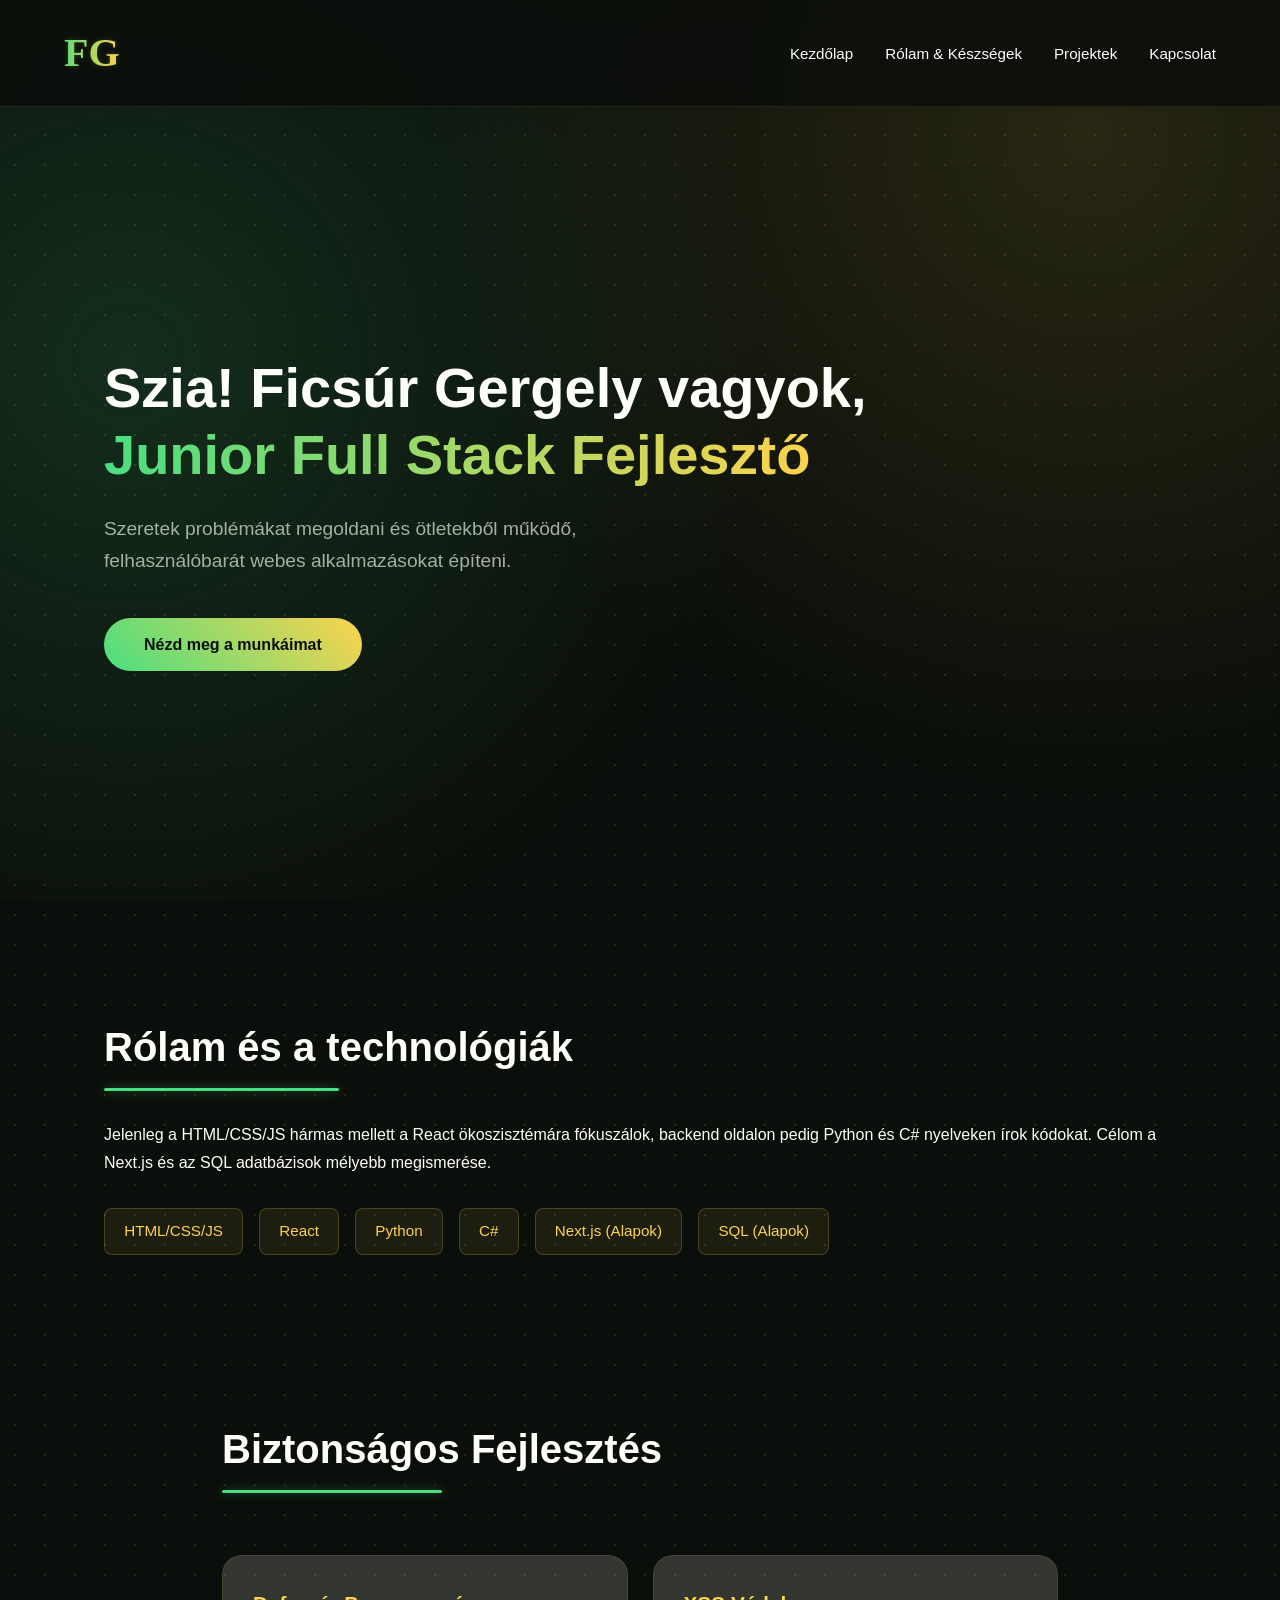
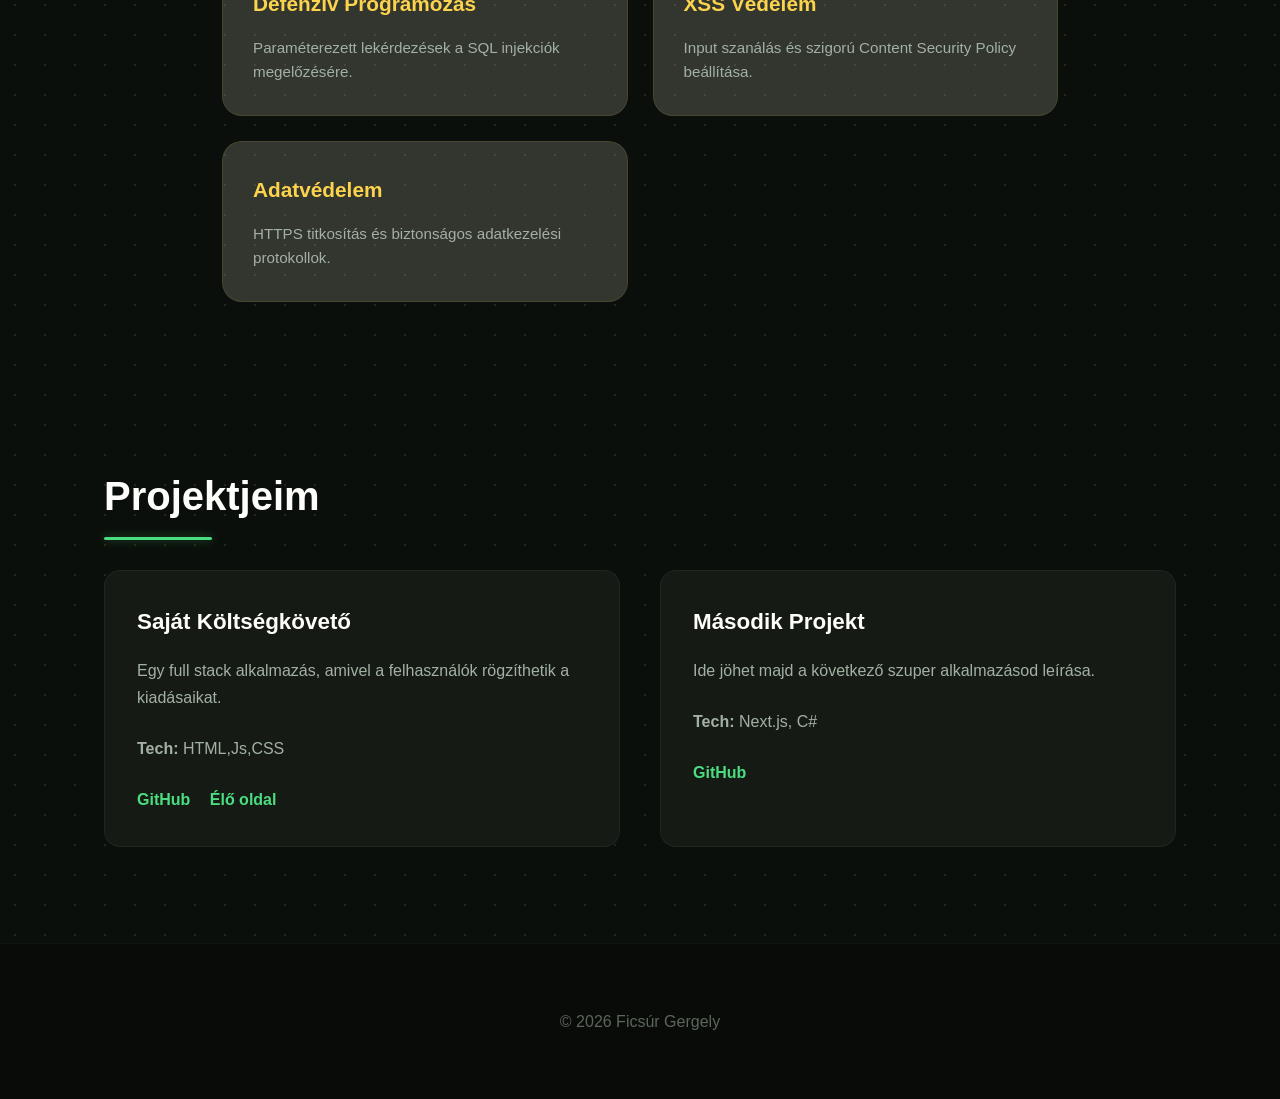
==== index.html @ a1c85a9a "index.html modified" ====
<!DOCTYPE html>
<html lang="hu">
<head>
    <meta charset="UTF-8">
    <meta name="viewport" content="width=device-width, initial-scale=1.0">
    <meta http-equiv="Content-Security-Policy" content="default-src 'self'; script-src 'self'; style-src 'self' 'unsafe-inline' https://fonts.googleapis.com; font-src 'self' https://fonts.gstatic.com;">
    <title>Ficsúr Gergely | Junior Full Stack Fejlesztő</title>
    <link rel="stylesheet" href="style.css">
    <script src="script.js"></script>
</head>
<body>

    <header>
     <div class="logo-text-wrapper">
    <span class="logo-script">FG</span>
</div>
        <nav>
            <ul class="nav-links">
                <li><a href="#hero">Kezdőlap</a></li>
                <li><a href="#about">Rólam & Készségek</a></li>
                <li><a href="#projects">Projektek</a></li>
                <li><a href="contact.html">Kapcsolat</a></li>
            </ul>
        </nav>
    </header>

    <main>
        <section id="hero">
            <h1>Szia! Ficsúr Gergely vagyok, <br> <span>Junior Full Stack Fejlesztő</span></h1>
            <p>Szeretek problémákat megoldani és ötletekből működő, felhasználóbarát webes alkalmazásokat építeni.</p>
            <a href="#projects" class="btn">Nézd meg a munkáimat</a>
        </section>

        <section id="about">
            <h2>Rólam és a technológiák</h2>
            <p>Jelenleg a HTML/CSS/JS hármas mellett a React ökoszisztémára fókuszálok, backend oldalon pedig Python és C# nyelveken írok kódokat. Célom a Next.js és az SQL adatbázisok mélyebb megismerése.</p>
            
            <div class="skills">
                <span class="skill-tag">HTML/CSS/JS</span>
                <span class="skill-tag">React</span>
                <span class="skill-tag">Python</span>
                <span class="skill-tag">C#</span>
                <span class="skill-tag">Next.js (Alapok)</span>
                <span class="skill-tag">SQL (Alapok)</span>
            </div>
        </section>


     <section id="security-philosophy">
    <h2>Biztonságos Fejlesztés</h2>
    <div class="security-list">
        <div class="security-item">
            <h3>Defenzív Programozás</h3>
            <p>Paraméterezett lekérdezések a SQL injekciók megelőzésére.</p>
        </div>
        <div class="security-item">
            <h3>XSS Védelem</h3>
            <p>Input szanálás és szigorú Content Security Policy beállítása.</p>
        </div>
        <div class="security-item">
            <h3>Adatvédelem</h3>
            <p>HTTPS titkosítás és biztonságos adatkezelési protokollok.</p>
        </div>
    </div>
</section>

        <section id="projects">
            <h2>Projektjeim</h2>
            <div class="project-grid">
                <div class="card">
                    <h3>Saját Költségkövető</h3>
                    <p>Egy full stack alkalmazás, amivel a felhasználók rögzíthetik a kiadásaikat.</p>
                    <p><strong>Tech:</strong> HTML,Js,CSS</p>
                    <a href="#">GitHub</a>
                    <a href="#">Élő oldal</a>
                </div>
                
                <div class="card">
                    <h3>Második Projekt</h3>
                    <p>Ide jöhet majd a következő szuper alkalmazásod leírása.</p>
                    <p><strong>Tech:</strong> Next.js, C#</p>
                    <a href="#">GitHub</a>
                </div>
            </div>
        </section>
    </main>

    <footer id="contact">
        
        <p class="copyright">&copy; 2026 Ficsúr Gergely</p>
    </footer>

</body>
</html>
---- style.css ----
@import url('https://fonts.googleapis.com/css2?family=Poppins:wght@300;400;600;700&display=swap');
@import url('https://fonts.googleapis.com/css2?family=Dancing+Script:wght@700&display=swap');

:root {
    /* Új, Erőteljesebb Zöld-Arany Paletta */
    --bg-color: #0b0f0b; /* Nagyon mély, kontrasztos sötétzöldes-fekete */
    --text-main: #fdfdf9; /* Ragyogó törtfehér */
    --text-muted: #a3b1a2; /* Világosabb szürkés-zöld a jobb olvashatóságért */
    --accent-1: #4ade80; /* Vibráló, erős mentazöld */
    --accent-2: #fcd34d; /* Erőteljes, ragyogó arany-bézs */
    --card-bg: #151a15;
}

* {
    margin: 0;
    padding: 0;
    box-sizing: border-box;
    font-family: 'Poppins', sans-serif;
    scroll-behavior: smooth;
}

body {
    background-color: var(--bg-color);
    color: var(--text-main);
    line-height: 1.7;
    overflow-x: hidden;
    position: relative;
    
    /* Erőteljesebb pöttyös minta */
    background-image: radial-gradient(rgba(252, 211, 77, 0.12) 1px, transparent 1px);
    background-size: 30px 30px;
}

/* Erőteljesebb háttérfények (Glow) */
body::before {
    content: '';
    position: fixed;
    top: 0;
    left: 0;
    width: 100vw;
    height: 100vh;
    background: 
        radial-gradient(circle at 10% 40%, rgba(74, 222, 128, 0.15), transparent 50%),
        radial-gradient(circle at 85% 15%, rgba(252, 211, 77, 0.12), transparent 50%);
    z-index: -1; 
    pointer-events: none; 
}

/* Navigáció */
header {
    display: flex;
    justify-content: space-between;
    align-items: center;
    padding: 1.2rem 5%;
    background: rgba(11, 15, 11, 0.85);
    backdrop-filter: blur(12px);
    -webkit-backdrop-filter: blur(12px);
    position: sticky;
    top: 0;
    z-index: 100;
    border-bottom: 1px solid rgba(252, 211, 77, 0.1); 
}

.logo-text-wrapper {
    display: flex;
    align-items: center;
}

.logo-script {
    font-family: 'Dancing Script', cursive; 
    font-size: 2.5rem;
    font-weight: 700;
    background: linear-gradient(to right, #4ade80, #fcd34d);
    -webkit-background-clip: text;
    -webkit-text-fill-color: transparent;
    text-shadow: 0 0 5px rgba(252, 211, 77, 0.2);
    cursor: pointer;
    transition: transform 0.3s ease;
}

.logo-script:hover {
    transform: scale(1.1);
}
.nav-links {
    list-style: none;
    display: flex;
    gap: 2rem;
}

.nav-links a {
    text-decoration: none;
    color: var(--text-main);
    font-weight: 400;
    font-size: 0.95rem;
    transition: color 0.3s, text-shadow 0.3s;
}

/* Vibráló zöld ragyogás */
.nav-links a:hover {
    color: var(--accent-1);
    text-shadow: 0 0 12px rgba(74, 222, 128, 0.6);
}

/* Általános Szekciók */
section {
    padding: 6rem 5%;
    max-width: 1200px;
    margin: 0 auto;
}

h2 {
    font-size: 2.5rem;
    margin-bottom: 2.5rem;
    position: relative;
    display: inline-block;
}

h2::after {
    content: '';
    position: absolute;
    width: 50%;
    height: 3px;
    background: var(--accent-1);
    bottom: -10px;
    left: 0;
    border-radius: 2px;
    box-shadow: 0 0 10px rgba(74, 222, 128, 0.4); /* Fény a vonalnak */
}

/* Hero Szekció */
#hero {
    height: 90vh;
    display: flex;
    flex-direction: column;
    justify-content: center;
    align-items: flex-start;
}

#hero h1 {
    font-size: 3.5rem;
    line-height: 1.2;
    margin-bottom: 1.5rem;
}

#hero h1 span {
    background: linear-gradient(to right, var(--accent-1), var(--accent-2));
    -webkit-background-clip: text;
    background-clip: text;
    -webkit-text-fill-color: transparent;
}

#hero p {
    font-size: 1.2rem;
    color: var(--text-muted);
    max-width: 600px;
    margin-bottom: 2.5rem;
}

.btn {
    padding: 0.8rem 2.5rem;
    background: linear-gradient(45deg, var(--accent-1), var(--accent-2));
    color: #0b0f0b; 
    text-decoration: none;
    border-radius: 30px;
    font-weight: 700;
    transition: transform 0.3s, box-shadow 0.3s;
    border: none;
    display: inline-block;
}

/* Erős arany-bézs árnyék a gombnak */
.btn:hover {
    transform: translateY(-3px);
    box-shadow: 0 10px 25px rgba(252, 211, 77, 0.4);
}

/* Készségek */
.skills {
    display: flex;
    flex-wrap: wrap;
    gap: 1rem;
    margin-top: 2rem;
}

.skill-tag {
    background: rgba(252, 211, 77, 0.08);
    border: 1px solid rgba(252, 211, 77, 0.2);
    padding: 0.6rem 1.2rem;
    border-radius: 8px;
    font-size: 0.95rem;
    color: var(--accent-2);
    transition: all 0.3s;
}

.skill-tag:hover {
    background: rgba(74, 222, 128, 0.15);
    border-color: var(--accent-1);
    color: var(--accent-1);
    transform: translateY(-3px);
    box-shadow: 0 5px 15px rgba(74, 222, 128, 0.2);
}

/* Projektek rács */
.project-grid {
    display: grid;
    grid-template-columns: repeat(auto-fit, minmax(320px, 1fr));
    gap: 2.5rem;
}

.card {
    background: var(--card-bg);
    padding: 2rem;
    border-radius: 16px;
    border: 1px solid rgba(255, 255, 255, 0.05);
    transition: transform 0.4s, box-shadow 0.4s, border-color 0.4s;
    position: relative;
    overflow: hidden;
}

.card::before {
    content: '';
    position: absolute;
    top: 0;
    left: 0;
    width: 100%;
    height: 4px;
    background: linear-gradient(to right, var(--accent-1), var(--accent-2));
    transform: scaleX(0);
    transform-origin: left;
    transition: transform 0.4s ease;
}

.card:hover {
    transform: translateY(-10px);
    box-shadow: 0 20px 40px rgba(0, 0, 0, 0.6);
    border-color: rgba(74, 222, 128, 0.2);
}

.card:hover::before {
    transform: scaleX(1);
}

.card h3 {
    margin-bottom: 1rem;
    font-size: 1.4rem;
}

.card p {
    color: var(--text-muted);
    margin-bottom: 1.5rem;
}

.card a {
    color: var(--accent-1);
    text-decoration: none;
    font-weight: 600;
    margin-right: 15px;
    transition: color 0.3s, text-shadow 0.3s;
}

.card a:hover {
    color: var(--accent-2);
    text-shadow: 0 0 8px rgba(252, 211, 77, 0.4);
}

/* Footer */
footer {
    background: #080b08; 
    text-align: center;
    padding: 4rem 2rem;
    border-top: 1px solid rgba(255, 255, 255, 0.03);
}

.social-links {
    margin: 2rem 0;
}

.social-links a {
    color: var(--text-muted);
    text-decoration: none;
    margin: 0 1rem;
    font-size: 1.2rem;
    transition: color 0.3s;
}

.social-links a:hover {
    color: var(--accent-2);
}

.copyright {
    color: #5c665a;
}

/* --- CONTACT OLDAL SPECIFIKUS STÍLUSOK --- */
.contact-grid {
    display: grid;
    grid-template-columns: repeat(auto-fit, minmax(320px, 1fr));
    gap: 3rem;
}

.service-list {
    list-style: none;
    margin-top: 1.5rem;
}

.service-list li {
    margin-bottom: 1.2rem;
    position: relative;
    padding-left: 2rem;
    color: var(--text-muted);
}

.service-list li strong {
    color: var(--text-main);
}

.service-list li::before {
    content: '✓';
    position: absolute;
    left: 0;
    top: 0;
    color: var(--accent-1);
    font-weight: bold;
    font-size: 1.1rem;
    text-shadow: 0 0 5px rgba(74, 222, 128, 0.5); /* A pipák is világítanak picit */
}

.contact-links-vertical {
    display: flex;
    flex-direction: column;
    gap: 1rem;
}

.contact-btn {
    display: flex;
    align-items: center;
    gap: 1rem;
    background: rgba(255, 255, 255, 0.03);
    padding: 1rem 1.5rem;
    border-radius: 10px;
    border: 1px solid rgba(252, 211, 77, 0.15);
    color: var(--text-main) !important;
    font-weight: 400 !important;
    transition: all 0.3s;
}

.contact-btn:hover {
    background: rgba(74, 222, 128, 0.1);
    border-color: var(--accent-1);
    transform: translateX(10px); 
    box-shadow: -5px 5px 15px rgba(74, 222, 128, 0.15);
}

.contact-btn span {
    font-size: 1.5rem;
}



#security-philosophy {
    padding: 4rem 2rem;
    max-width: 900px;
    margin: 0 auto;
}

.security-list {
    display: grid;
    grid-template-columns: repeat(auto-fit, minmax(280px, 1fr));
    gap: 25px;
    margin-top: 2rem;
}

.security-item {
    /* A bézs egy nagyon tompa, sötétített verziója, ami passzol a sötét témához */
    background: rgba(170, 170, 153, 0.25); 
    color: var(--text-muted); 
    padding: 30px;
    border-radius: 20px;
    /* Finom, alig látható keret, ami passzol az arany ékezetedhez */
    border: 1px solid rgba(252, 211, 77, 0.1); 
    transition: all 0.4s ease;
}

.security-item:hover {
    background: rgba(245, 245, 220, 0.08);
    border-color: rgba(252, 211, 77, 0.3);
    transform: translateY(-5px);
}

.security-item h3 {
    /* Az arany ékezetedet használjuk a címhez */
    color: var(--accent-2); 
    margin-bottom: 15px;
    font-size: 1.3rem;
}

.security-item p {
    color: var(--text-muted);
    line-height: 1.6;
    font-size: 0.95rem;
}
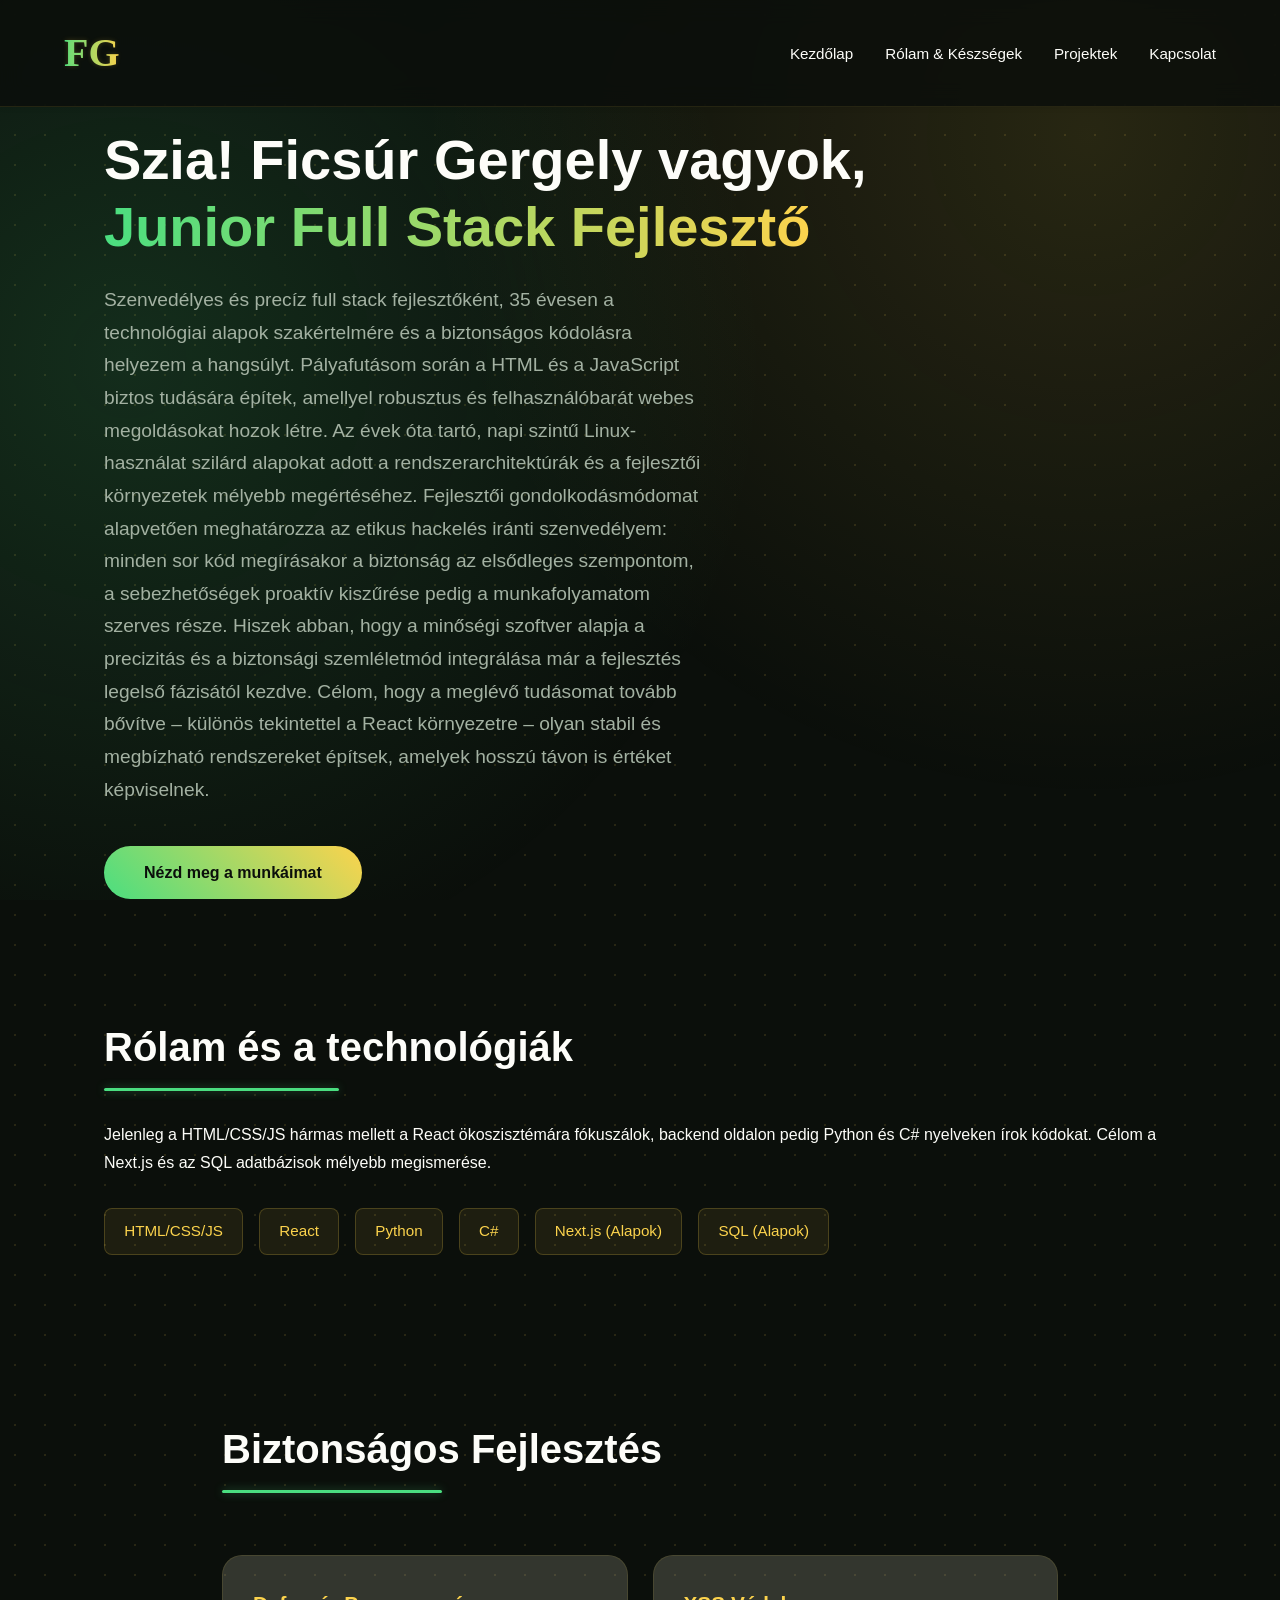
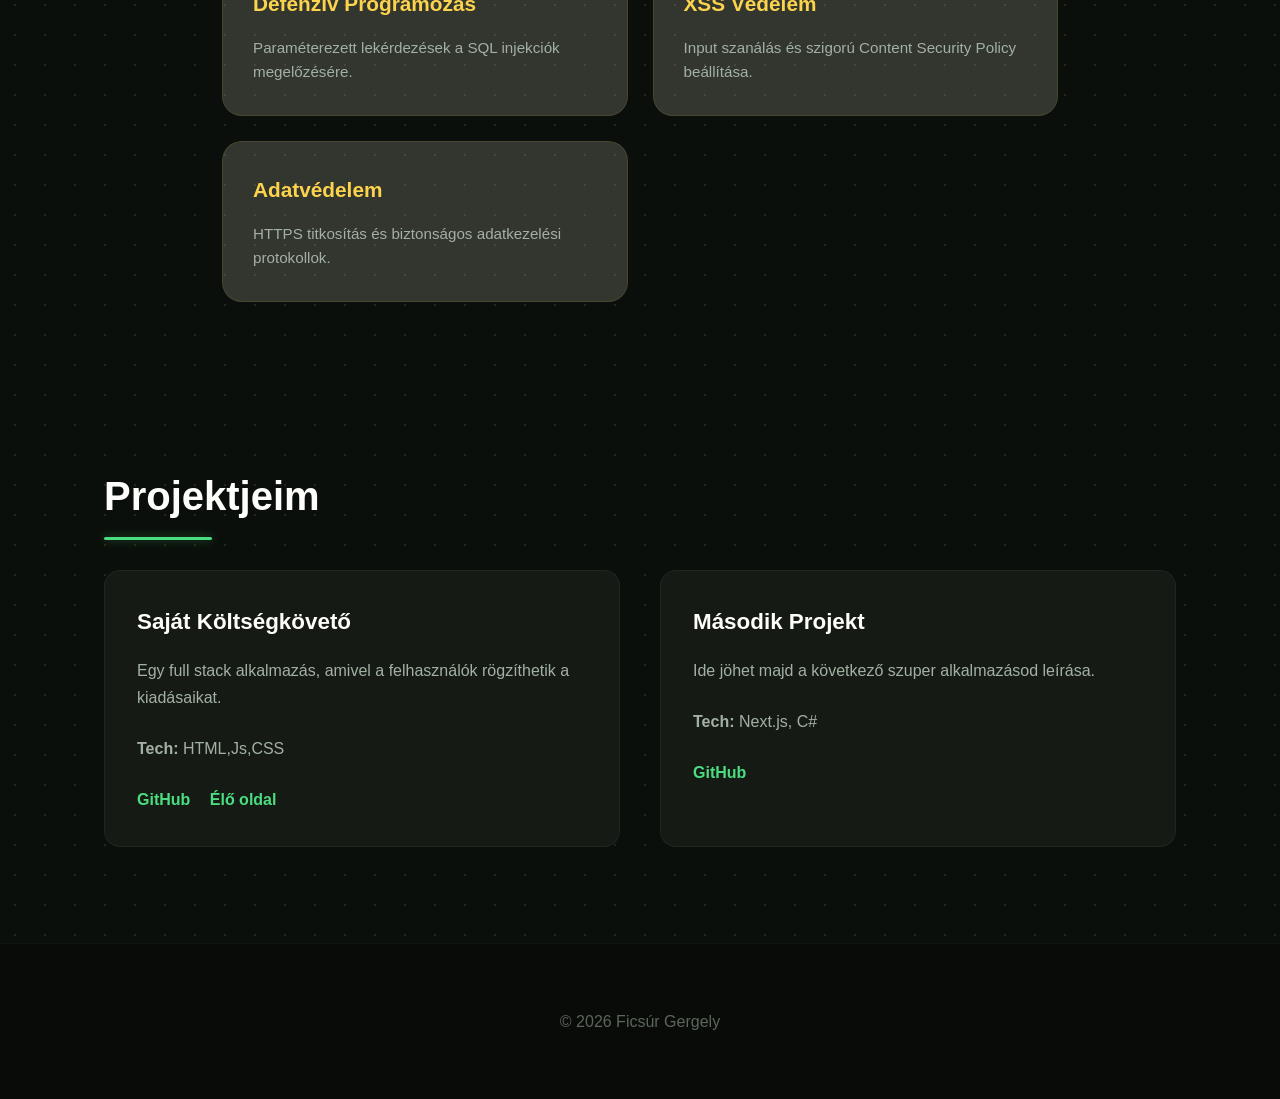
==== commit 92b17df2: "index page introduction modified" ====
--- a/index.html
+++ b/index.html
@@ -27,7 +27,9 @@
     <main>
         <section id="hero">
             <h1>Szia! Ficsúr Gergely vagyok, <br> <span>Junior Full Stack Fejlesztő</span></h1>
-            <p>Szeretek problémákat megoldani és ötletekből működő, felhasználóbarát webes alkalmazásokat építeni.</p>
+            <p>Szenvedélyes és precíz full stack fejlesztőként, 35 évesen a technológiai alapok szakértelmére és a biztonságos kódolásra helyezem a hangsúlyt. Pályafutásom során a HTML és a JavaScript biztos tudására építek, amellyel robusztus és felhasználóbarát webes megoldásokat hozok létre. Az évek óta tartó, napi szintű Linux-használat szilárd alapokat adott a rendszerarchitektúrák és a fejlesztői környezetek mélyebb megértéséhez.
+
+Fejlesztői gondolkodásmódomat alapvetően meghatározza az etikus hackelés iránti szenvedélyem: minden sor kód megírásakor a biztonság az elsődleges szempontom, a sebezhetőségek proaktív kiszűrése pedig a munkafolyamatom szerves része. Hiszek abban, hogy a minőségi szoftver alapja a precizitás és a biztonsági szemléletmód integrálása már a fejlesztés legelső fázisától kezdve. Célom, hogy a meglévő tudásomat tovább bővítve – különös tekintettel a React környezetre – olyan stabil és megbízható rendszereket építsek, amelyek hosszú távon is értéket képviselnek.</p>
             <a href="#projects" class="btn">Nézd meg a munkáimat</a>
         </section>
 
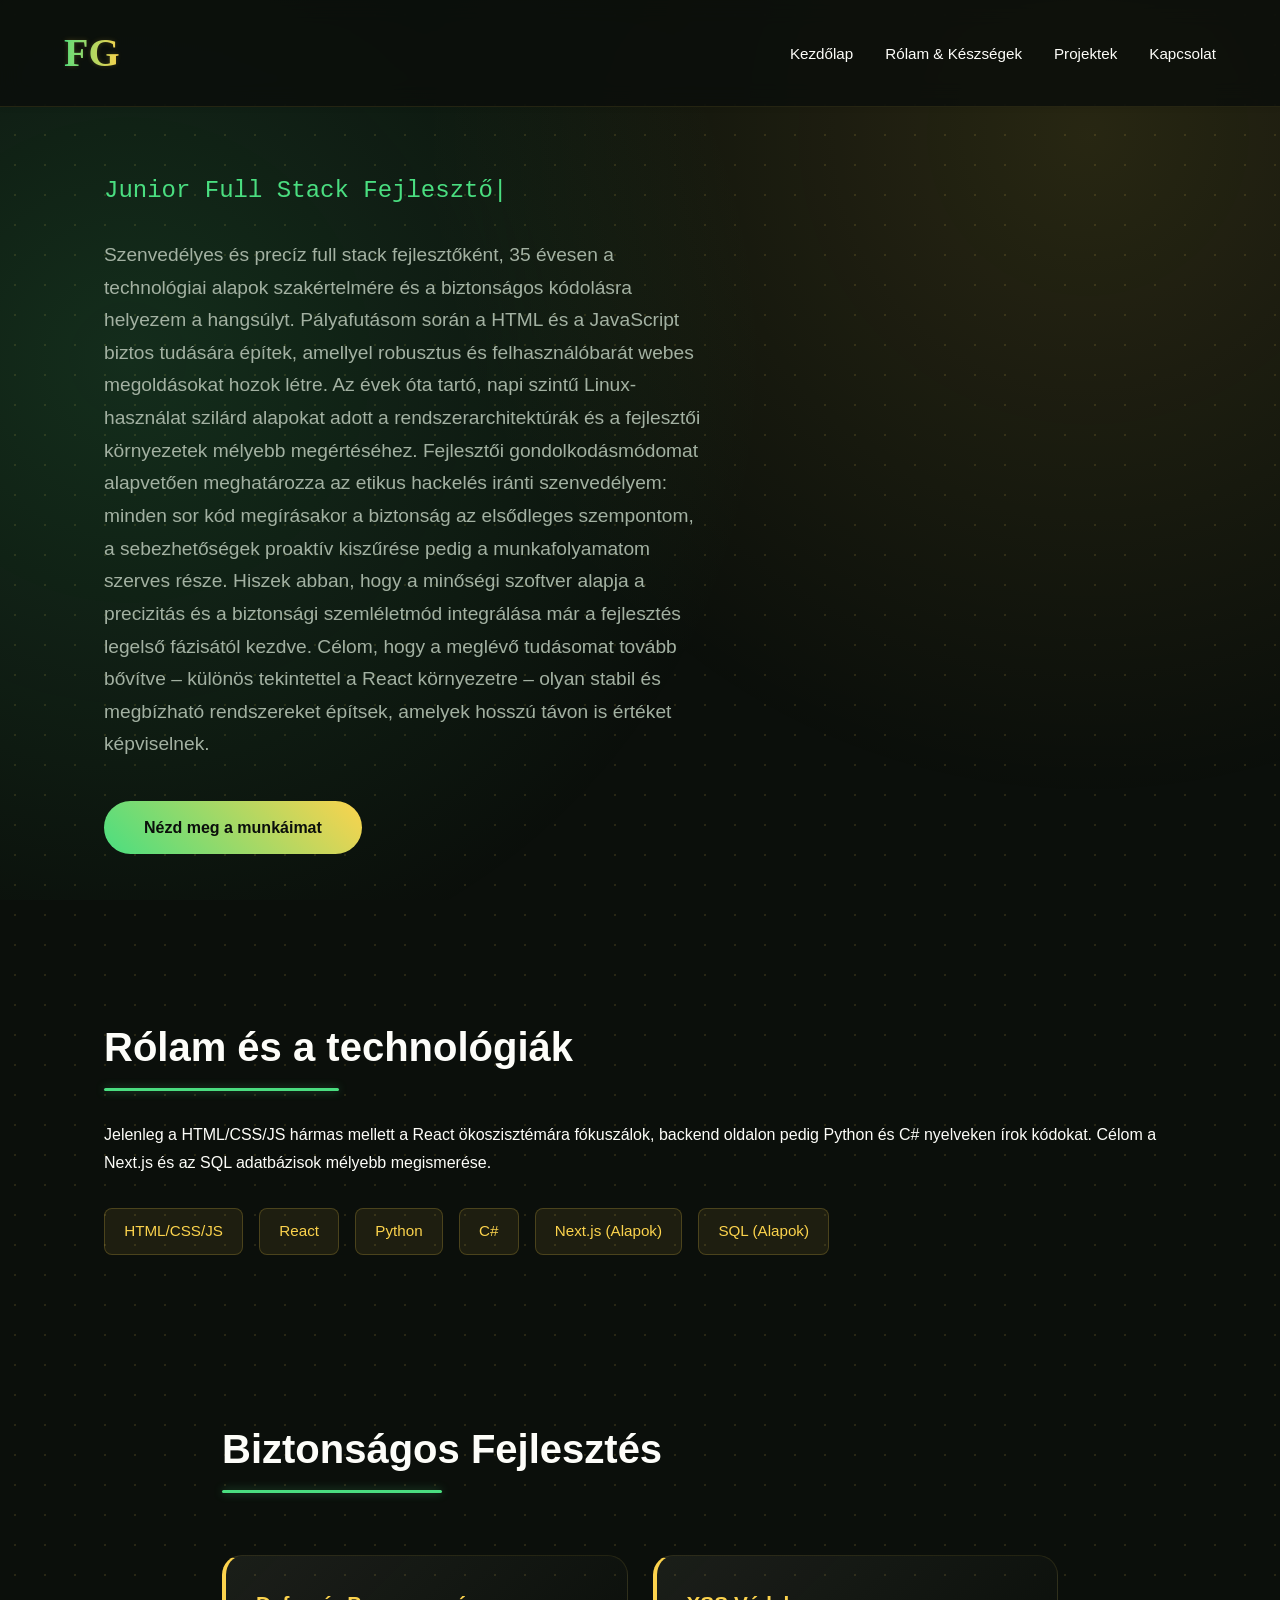
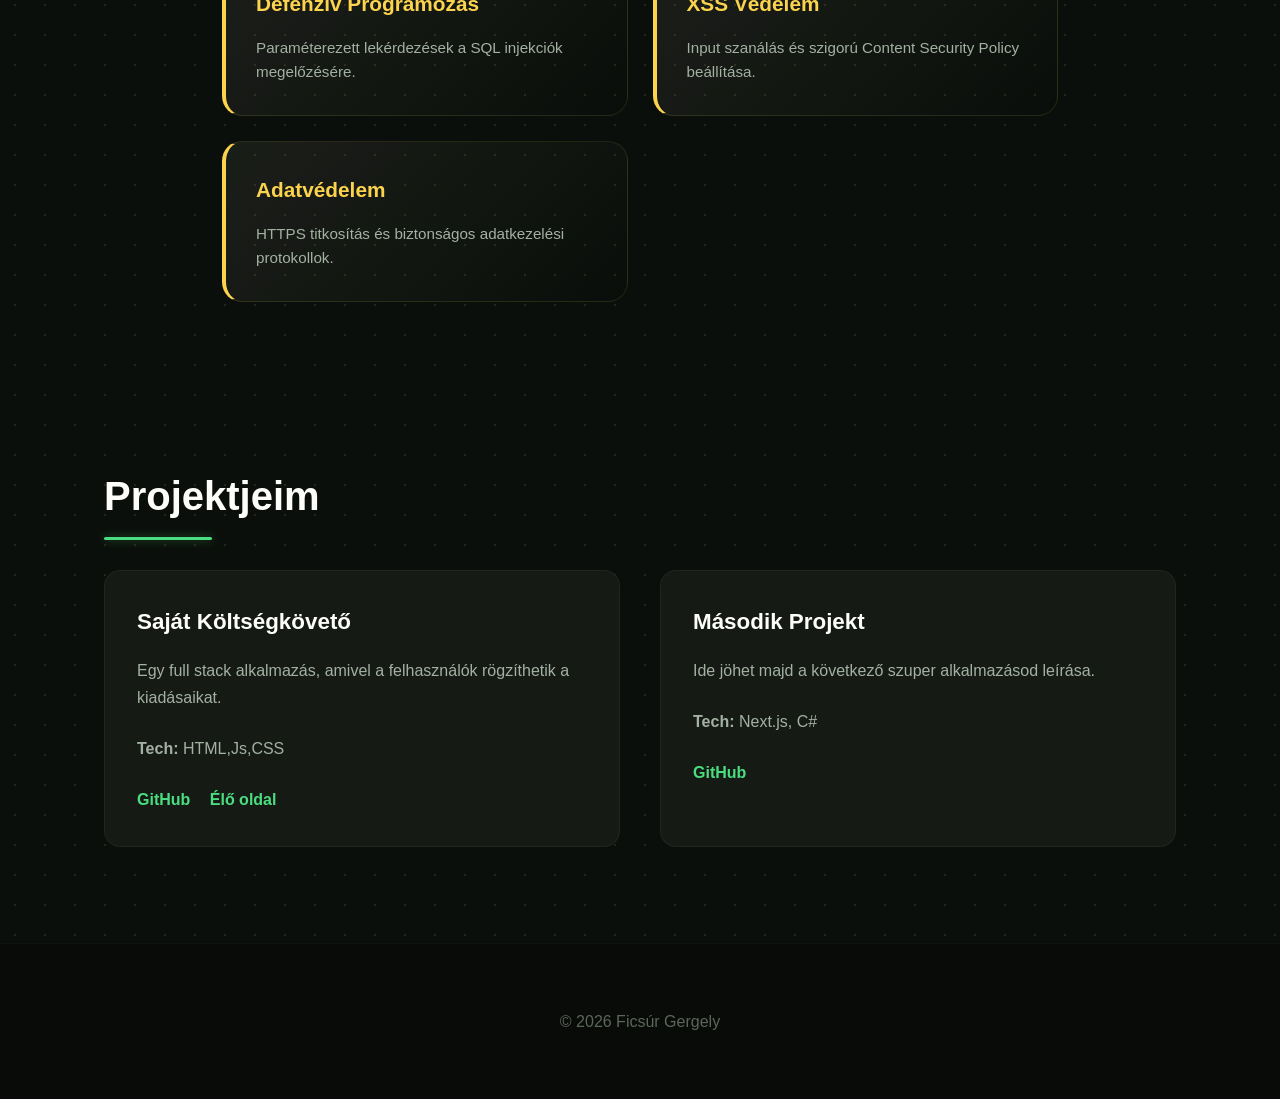
==== commit b06deff3: "style modified" ====
--- a/index.html
+++ b/index.html
@@ -26,7 +26,7 @@
 
     <main>
         <section id="hero">
-            <h1>Szia! Ficsúr Gergely vagyok, <br> <span>Junior Full Stack Fejlesztő</span></h1>
+            <div class="typing-container" id="typewriter">Junior Full Stack Fejlesztő</div>
             <p>Szenvedélyes és precíz full stack fejlesztőként, 35 évesen a technológiai alapok szakértelmére és a biztonságos kódolásra helyezem a hangsúlyt. Pályafutásom során a HTML és a JavaScript biztos tudására építek, amellyel robusztus és felhasználóbarát webes megoldásokat hozok létre. Az évek óta tartó, napi szintű Linux-használat szilárd alapokat adott a rendszerarchitektúrák és a fejlesztői környezetek mélyebb megértéséhez.
 
 Fejlesztői gondolkodásmódomat alapvetően meghatározza az etikus hackelés iránti szenvedélyem: minden sor kód megírásakor a biztonság az elsődleges szempontom, a sebezhetőségek proaktív kiszűrése pedig a munkafolyamatom szerves része. Hiszek abban, hogy a minőségi szoftver alapja a precizitás és a biztonsági szemléletmód integrálása már a fejlesztés legelső fázisától kezdve. Célom, hogy a meglévő tudásomat tovább bővítve – különös tekintettel a React környezetre – olyan stabil és megbízható rendszereket építsek, amelyek hosszú távon is értéket képviselnek.</p>
--- a/style.css
+++ b/style.css
@@ -398,4 +398,36 @@
     color: var(--text-muted);
     line-height: 1.6;
     font-size: 0.95rem;
+}
+
+.typing-container {
+    font-family: 'Courier New', monospace;
+    color: var(--accent-1);
+    font-size: 1.5rem;
+    min-height: 1.5em;
+    margin-bottom: 2rem;
+}
+
+.typing-container::after {
+    content: '|';
+    animation: blink 1s infinite;
+}
+
+@keyframes blink { 50% { opacity: 0; } }
+
+.card:hover h3 {
+    animation: glitch 0.3s linear;
+}
+
+@keyframes glitch {
+    0% { transform: translate(0); }
+    20% { transform: translate(-2px, 2px); color: var(--accent-1); }
+    40% { transform: translate(-2px, -2px); }
+    60% { transform: translate(2px, 2px); color: var(--accent-2); }
+    100% { transform: translate(0); }
+}
+
+.security-item {
+    border-left: 4px solid var(--accent-2); /* Egy vékony arany vonal, mint a biztonsági szint jelzése */
+    background: linear-gradient(135deg, rgba(170, 170, 153, 0.1), transparent);
 }
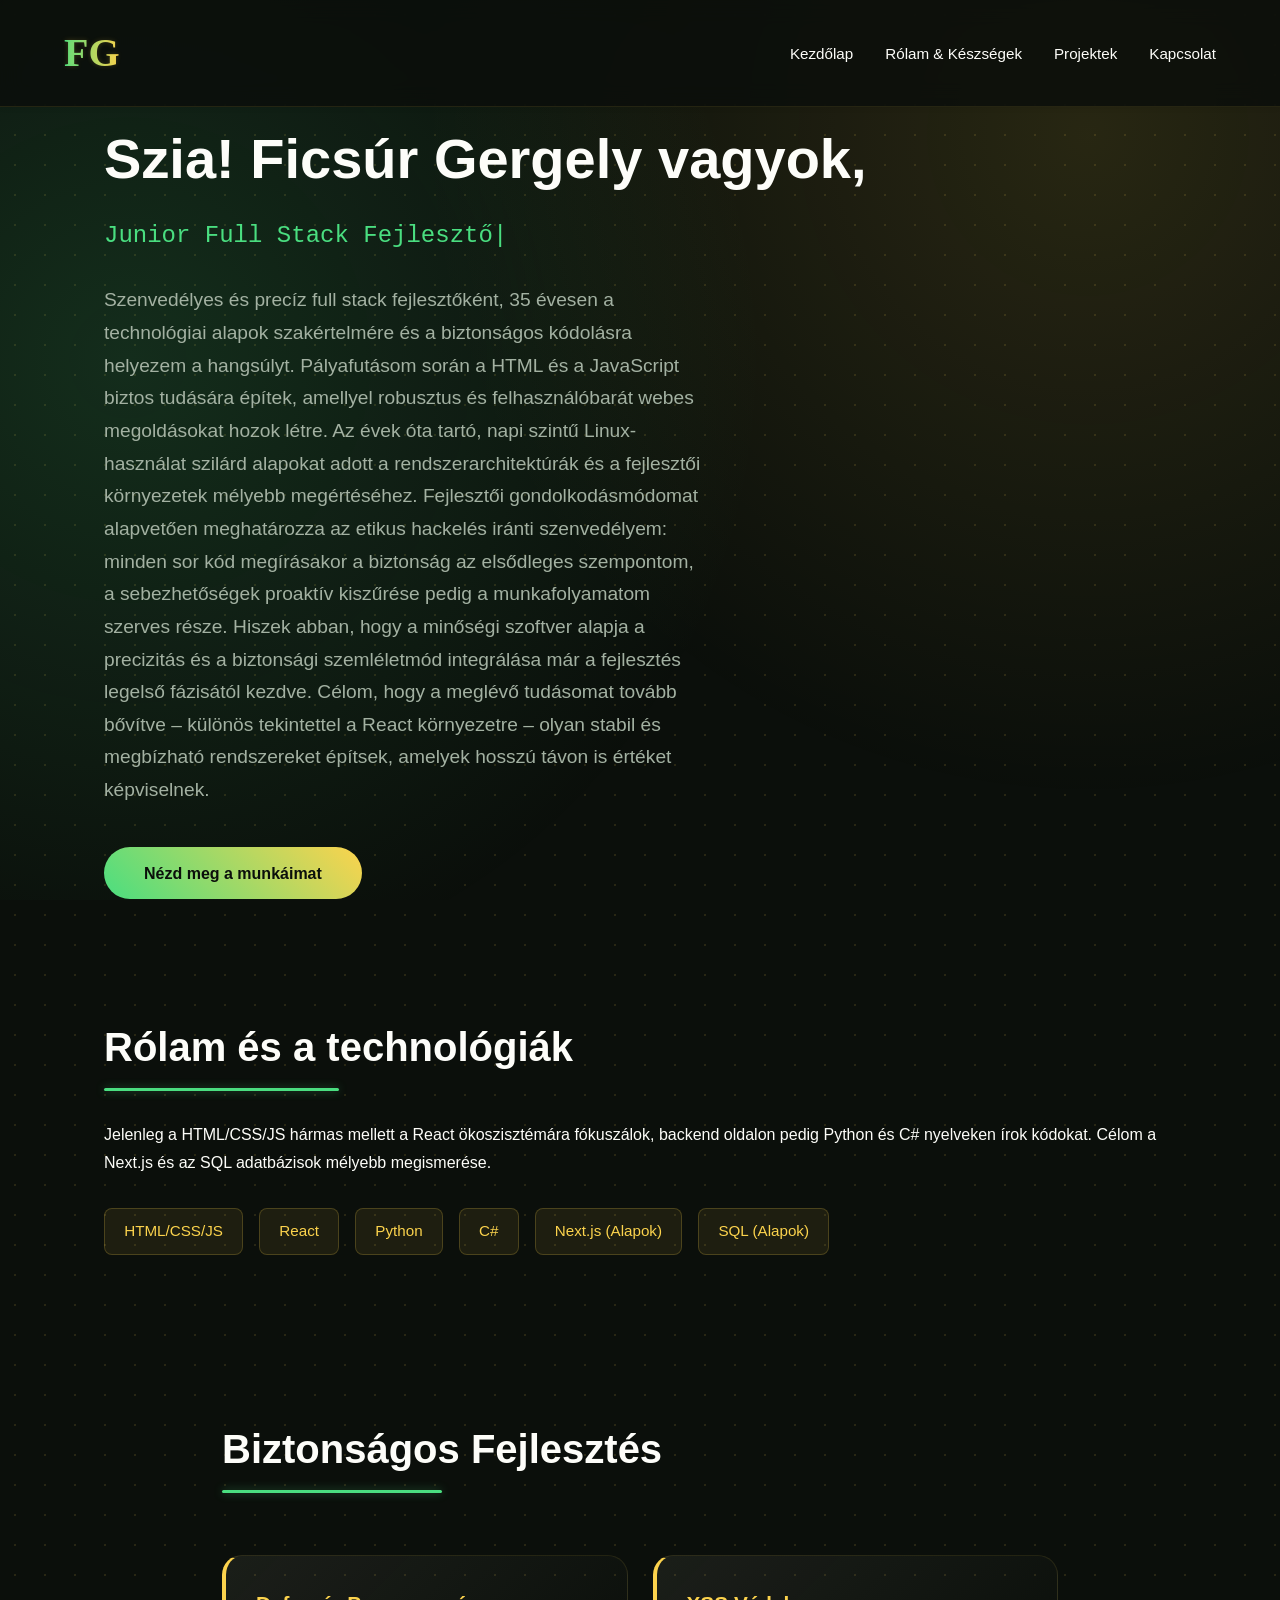
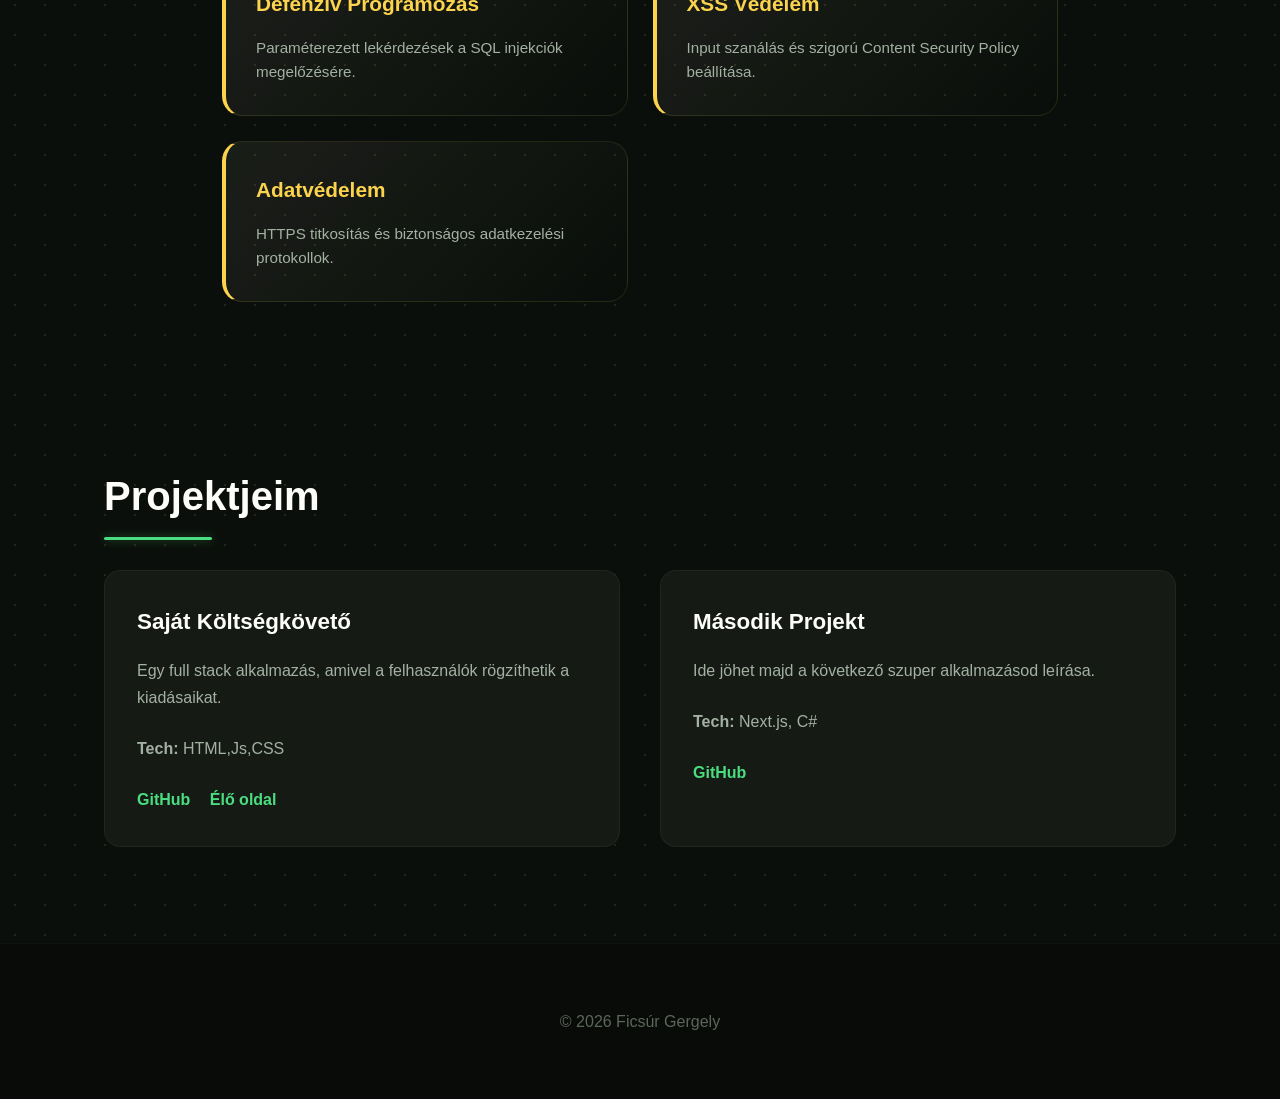
==== commit b7862c42: "minor cahnges in index.html" ====
--- a/index.html
+++ b/index.html
@@ -26,6 +26,7 @@
 
     <main>
         <section id="hero">
+            <h1>Szia! Ficsúr Gergely vagyok, <br></h1>
             <div class="typing-container" id="typewriter">Junior Full Stack Fejlesztő</div>
             <p>Szenvedélyes és precíz full stack fejlesztőként, 35 évesen a technológiai alapok szakértelmére és a biztonságos kódolásra helyezem a hangsúlyt. Pályafutásom során a HTML és a JavaScript biztos tudására építek, amellyel robusztus és felhasználóbarát webes megoldásokat hozok létre. Az évek óta tartó, napi szintű Linux-használat szilárd alapokat adott a rendszerarchitektúrák és a fejlesztői környezetek mélyebb megértéséhez.
 
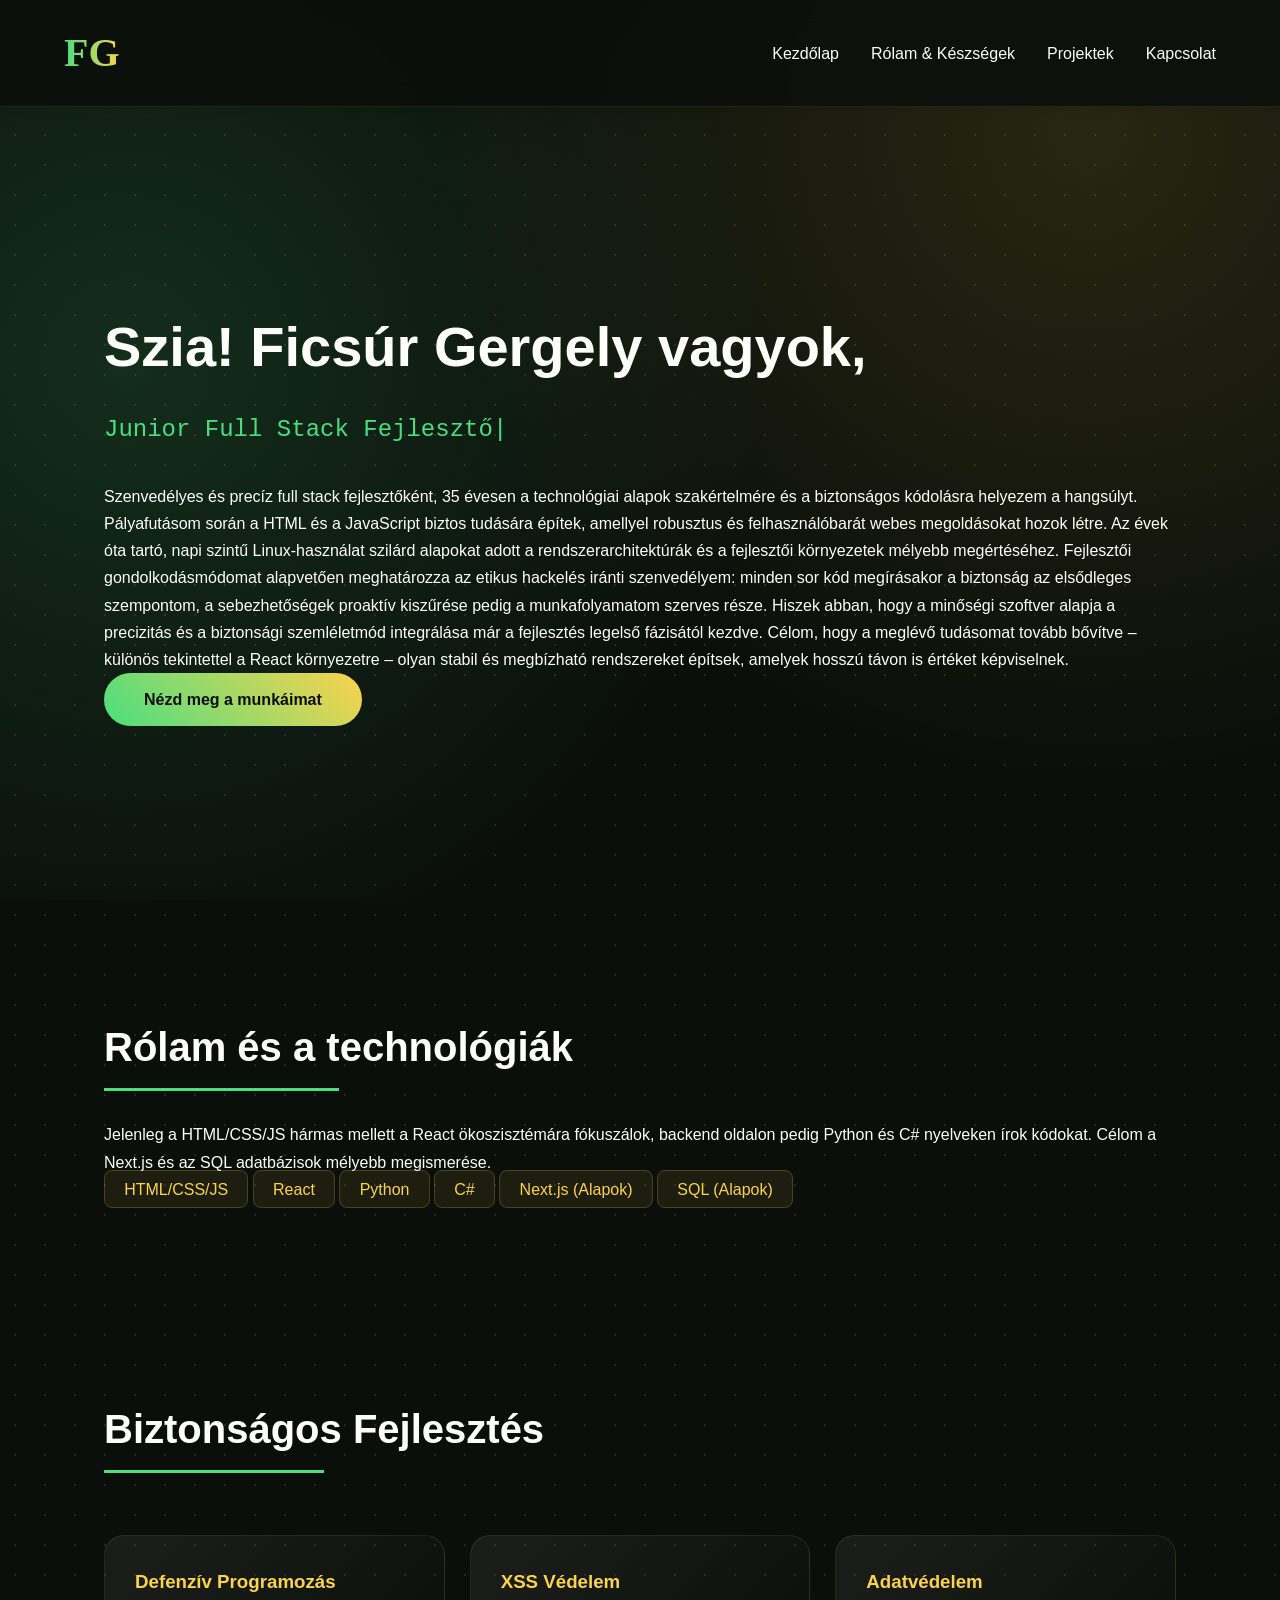
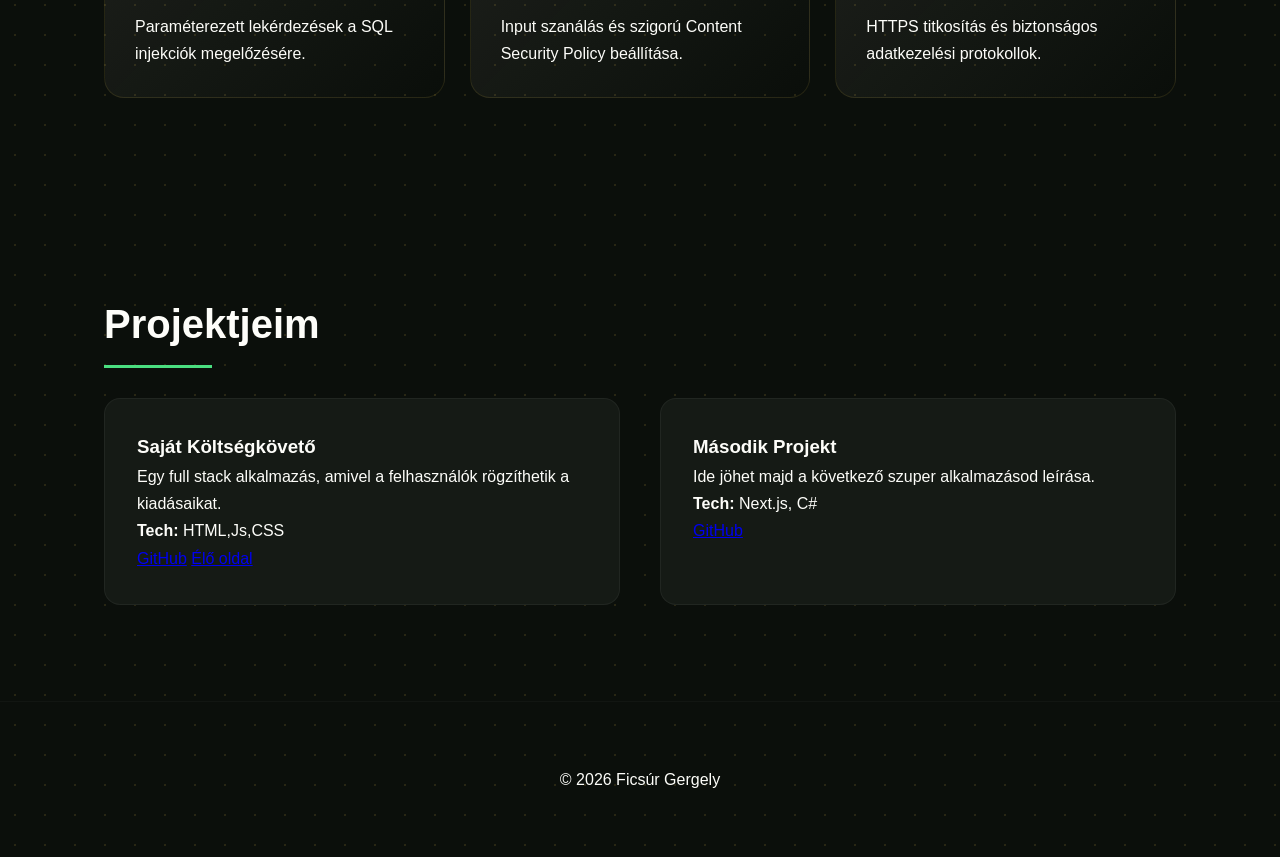
==== commit 2f026fb5: "modified hero section and new efects" ====
--- a/index.html
+++ b/index.html
@@ -26,7 +26,7 @@
 
     <main>
         <section id="hero">
-            <h1>Szia! Ficsúr Gergely vagyok, <br></h1>
+            <h1>Szia! Ficsúr Gergely vagyok, <br> </h1>
             <div class="typing-container" id="typewriter">Junior Full Stack Fejlesztő</div>
             <p>Szenvedélyes és precíz full stack fejlesztőként, 35 évesen a technológiai alapok szakértelmére és a biztonságos kódolásra helyezem a hangsúlyt. Pályafutásom során a HTML és a JavaScript biztos tudására építek, amellyel robusztus és felhasználóbarát webes megoldásokat hozok létre. Az évek óta tartó, napi szintű Linux-használat szilárd alapokat adott a rendszerarchitektúrák és a fejlesztői környezetek mélyebb megértéséhez.
 
--- a/style.css
+++ b/style.css
@@ -2,12 +2,11 @@
 @import url('https://fonts.googleapis.com/css2?family=Dancing+Script:wght@700&display=swap');
 
 :root {
-    /* Új, Erőteljesebb Zöld-Arany Paletta */
-    --bg-color: #0b0f0b; /* Nagyon mély, kontrasztos sötétzöldes-fekete */
-    --text-main: #fdfdf9; /* Ragyogó törtfehér */
-    --text-muted: #a3b1a2; /* Világosabb szürkés-zöld a jobb olvashatóságért */
-    --accent-1: #4ade80; /* Vibráló, erős mentazöld */
-    --accent-2: #fcd34d; /* Erőteljes, ragyogó arany-bézs */
+    --bg-color: #0b0f0b;
+    --text-main: #fdfdf9;
+    --text-muted: #a3b1a2;
+    --accent-1: #4ade80;
+    --accent-2: #fcd34d;
     --card-bg: #151a15;
 }
 
@@ -25,13 +24,10 @@
     line-height: 1.7;
     overflow-x: hidden;
     position: relative;
-    
-    /* Erőteljesebb pöttyös minta */
     background-image: radial-gradient(rgba(252, 211, 77, 0.12) 1px, transparent 1px);
     background-size: 30px 30px;
 }
 
-/* Erőteljesebb háttérfények (Glow) */
 body::before {
     content: '';
     position: fixed;
@@ -54,16 +50,10 @@
     padding: 1.2rem 5%;
     background: rgba(11, 15, 11, 0.85);
     backdrop-filter: blur(12px);
-    -webkit-backdrop-filter: blur(12px);
     position: sticky;
     top: 0;
     z-index: 100;
     border-bottom: 1px solid rgba(252, 211, 77, 0.1); 
-}
-
-.logo-text-wrapper {
-    display: flex;
-    align-items: center;
 }
 
 .logo-script {
@@ -73,88 +63,33 @@
     background: linear-gradient(to right, #4ade80, #fcd34d);
     -webkit-background-clip: text;
     -webkit-text-fill-color: transparent;
-    text-shadow: 0 0 5px rgba(252, 211, 77, 0.2);
     cursor: pointer;
     transition: transform 0.3s ease;
 }
 
-.logo-script:hover {
-    transform: scale(1.1);
-}
-.nav-links {
-    list-style: none;
-    display: flex;
-    gap: 2rem;
-}
+.logo-script:hover { transform: scale(1.1); }
 
-.nav-links a {
-    text-decoration: none;
-    color: var(--text-main);
-    font-weight: 400;
-    font-size: 0.95rem;
-    transition: color 0.3s, text-shadow 0.3s;
-}
+.nav-links { list-style: none; display: flex; gap: 2rem; }
+.nav-links a { text-decoration: none; color: var(--text-main); font-weight: 400; transition: color 0.3s; }
+.nav-links a:hover { color: var(--accent-1); text-shadow: 0 0 12px rgba(74, 222, 128, 0.6); }
 
-/* Vibráló zöld ragyogás */
-.nav-links a:hover {
-    color: var(--accent-1);
-    text-shadow: 0 0 12px rgba(74, 222, 128, 0.6);
-}
-
-/* Általános Szekciók */
-section {
-    padding: 6rem 5%;
-    max-width: 1200px;
-    margin: 0 auto;
-}
-
-h2 {
-    font-size: 2.5rem;
-    margin-bottom: 2.5rem;
-    position: relative;
-    display: inline-block;
-}
-
-h2::after {
-    content: '';
-    position: absolute;
-    width: 50%;
-    height: 3px;
-    background: var(--accent-1);
-    bottom: -10px;
-    left: 0;
-    border-radius: 2px;
-    box-shadow: 0 0 10px rgba(74, 222, 128, 0.4); /* Fény a vonalnak */
-}
+/* Szekciók */
+section { padding: 6rem 5%; max-width: 1200px; margin: 0 auto; }
+h2 { font-size: 2.5rem; margin-bottom: 2.5rem; position: relative; display: inline-block; }
+h2::after { content: ''; position: absolute; width: 50%; height: 3px; background: var(--accent-1); bottom: -10px; left: 0; }
 
 /* Hero Szekció */
-#hero {
-    height: 90vh;
-    display: flex;
-    flex-direction: column;
-    justify-content: center;
-    align-items: flex-start;
+#hero { height: 90vh; display: flex; flex-direction: column; justify-content: center; align-items: flex-start; }
+#hero h1 { font-size: 3.5rem; margin-bottom: 1rem; }
+.typing-container {
+    font-family: 'Courier New', monospace;
+    color: var(--accent-1);
+    font-size: 1.5rem;
+    min-height: 1.5em;
+    margin-bottom: 2rem;
 }
-
-#hero h1 {
-    font-size: 3.5rem;
-    line-height: 1.2;
-    margin-bottom: 1.5rem;
-}
-
-#hero h1 span {
-    background: linear-gradient(to right, var(--accent-1), var(--accent-2));
-    -webkit-background-clip: text;
-    background-clip: text;
-    -webkit-text-fill-color: transparent;
-}
-
-#hero p {
-    font-size: 1.2rem;
-    color: var(--text-muted);
-    max-width: 600px;
-    margin-bottom: 2.5rem;
-}
+.typing-container::after { content: '|'; animation: blink 1s infinite; }
+@keyframes blink { 50% { opacity: 0; } }
 
 .btn {
     padding: 0.8rem 2.5rem;
@@ -163,271 +98,37 @@
     text-decoration: none;
     border-radius: 30px;
     font-weight: 700;
-    transition: transform 0.3s, box-shadow 0.3s;
-    border: none;
-    display: inline-block;
+    transition: 0.3s;
 }
+.btn:hover { transform: translateY(-3px); box-shadow: 0 10px 25px rgba(252, 211, 77, 0.4); }
 
-/* Erős arany-bézs árnyék a gombnak */
-.btn:hover {
-    transform: translateY(-3px);
-    box-shadow: 0 10px 25px rgba(252, 211, 77, 0.4);
-}
-
-/* Készségek */
-.skills {
-    display: flex;
-    flex-wrap: wrap;
-    gap: 1rem;
-    margin-top: 2rem;
-}
-
-.skill-tag {
-    background: rgba(252, 211, 77, 0.08);
-    border: 1px solid rgba(252, 211, 77, 0.2);
-    padding: 0.6rem 1.2rem;
-    border-radius: 8px;
-    font-size: 0.95rem;
-    color: var(--accent-2);
-    transition: all 0.3s;
-}
-
-.skill-tag:hover {
-    background: rgba(74, 222, 128, 0.15);
-    border-color: var(--accent-1);
-    color: var(--accent-1);
-    transform: translateY(-3px);
-    box-shadow: 0 5px 15px rgba(74, 222, 128, 0.2);
-}
-
-/* Projektek rács */
-.project-grid {
-    display: grid;
-    grid-template-columns: repeat(auto-fit, minmax(320px, 1fr));
-    gap: 2.5rem;
-}
-
-.card {
-    background: var(--card-bg);
-    padding: 2rem;
-    border-radius: 16px;
-    border: 1px solid rgba(255, 255, 255, 0.05);
-    transition: transform 0.4s, box-shadow 0.4s, border-color 0.4s;
-    position: relative;
-    overflow: hidden;
-}
-
-.card::before {
-    content: '';
-    position: absolute;
-    top: 0;
-    left: 0;
-    width: 100%;
-    height: 4px;
-    background: linear-gradient(to right, var(--accent-1), var(--accent-2));
-    transform: scaleX(0);
-    transform-origin: left;
-    transition: transform 0.4s ease;
-}
-
-.card:hover {
-    transform: translateY(-10px);
-    box-shadow: 0 20px 40px rgba(0, 0, 0, 0.6);
-    border-color: rgba(74, 222, 128, 0.2);
-}
-
-.card:hover::before {
-    transform: scaleX(1);
-}
-
-.card h3 {
-    margin-bottom: 1rem;
-    font-size: 1.4rem;
-}
-
-.card p {
-    color: var(--text-muted);
-    margin-bottom: 1.5rem;
-}
-
-.card a {
-    color: var(--accent-1);
-    text-decoration: none;
-    font-weight: 600;
-    margin-right: 15px;
-    transition: color 0.3s, text-shadow 0.3s;
-}
-
-.card a:hover {
-    color: var(--accent-2);
-    text-shadow: 0 0 8px rgba(252, 211, 77, 0.4);
-}
-
-/* Footer */
-footer {
-    background: #080b08; 
-    text-align: center;
-    padding: 4rem 2rem;
-    border-top: 1px solid rgba(255, 255, 255, 0.03);
-}
-
-.social-links {
-    margin: 2rem 0;
-}
-
-.social-links a {
-    color: var(--text-muted);
-    text-decoration: none;
-    margin: 0 1rem;
-    font-size: 1.2rem;
-    transition: color 0.3s;
-}
-
-.social-links a:hover {
-    color: var(--accent-2);
-}
-
-.copyright {
-    color: #5c665a;
-}
-
-/* --- CONTACT OLDAL SPECIFIKUS STÍLUSOK --- */
-.contact-grid {
-    display: grid;
-    grid-template-columns: repeat(auto-fit, minmax(320px, 1fr));
-    gap: 3rem;
-}
-
-.service-list {
-    list-style: none;
-    margin-top: 1.5rem;
-}
-
-.service-list li {
-    margin-bottom: 1.2rem;
-    position: relative;
-    padding-left: 2rem;
-    color: var(--text-muted);
-}
-
-.service-list li strong {
-    color: var(--text-main);
-}
-
-.service-list li::before {
-    content: '✓';
-    position: absolute;
-    left: 0;
-    top: 0;
-    color: var(--accent-1);
-    font-weight: bold;
-    font-size: 1.1rem;
-    text-shadow: 0 0 5px rgba(74, 222, 128, 0.5); /* A pipák is világítanak picit */
-}
-
-.contact-links-vertical {
-    display: flex;
-    flex-direction: column;
-    gap: 1rem;
-}
-
-.contact-btn {
-    display: flex;
-    align-items: center;
-    gap: 1rem;
-    background: rgba(255, 255, 255, 0.03);
-    padding: 1rem 1.5rem;
-    border-radius: 10px;
-    border: 1px solid rgba(252, 211, 77, 0.15);
-    color: var(--text-main) !important;
-    font-weight: 400 !important;
-    transition: all 0.3s;
-}
-
-.contact-btn:hover {
-    background: rgba(74, 222, 128, 0.1);
-    border-color: var(--accent-1);
-    transform: translateX(10px); 
-    box-shadow: -5px 5px 15px rgba(74, 222, 128, 0.15);
-}
-
-.contact-btn span {
-    font-size: 1.5rem;
-}
-
-
-
-#security-philosophy {
-    padding: 4rem 2rem;
-    max-width: 900px;
-    margin: 0 auto;
-}
-
-.security-list {
-    display: grid;
-    grid-template-columns: repeat(auto-fit, minmax(280px, 1fr));
-    gap: 25px;
-    margin-top: 2rem;
-}
-
-.security-item {
-    /* A bézs egy nagyon tompa, sötétített verziója, ami passzol a sötét témához */
-    background: rgba(170, 170, 153, 0.25); 
-    color: var(--text-muted); 
-    padding: 30px;
-    border-radius: 20px;
-    /* Finom, alig látható keret, ami passzol az arany ékezetedhez */
-    border: 1px solid rgba(252, 211, 77, 0.1); 
-    transition: all 0.4s ease;
-}
-
-.security-item:hover {
-    background: rgba(245, 245, 220, 0.08);
-    border-color: rgba(252, 211, 77, 0.3);
-    transform: translateY(-5px);
-}
-
-.security-item h3 {
-    /* Az arany ékezetedet használjuk a címhez */
-    color: var(--accent-2); 
-    margin-bottom: 15px;
-    font-size: 1.3rem;
-}
-
-.security-item p {
-    color: var(--text-muted);
-    line-height: 1.6;
-    font-size: 0.95rem;
-}
-
-.typing-container {
-    font-family: 'Courier New', monospace;
-    color: var(--accent-1);
-    font-size: 1.5rem;
-    min-height: 1.5em;
-    margin-bottom: 2rem;
-}
-
-.typing-container::after {
-    content: '|';
-    animation: blink 1s infinite;
-}
-
-@keyframes blink { 50% { opacity: 0; } }
-
-.card:hover h3 {
-    animation: glitch 0.3s linear;
-}
+/* Kártyák */
+.project-grid { display: grid; grid-template-columns: repeat(auto-fit, minmax(320px, 1fr)); gap: 2.5rem; }
+.card { background: var(--card-bg); padding: 2rem; border-radius: 16px; border: 1px solid rgba(255, 255, 255, 0.05); transition: 0.4s; }
+.card:hover { transform: translateY(-10px); border-color: rgba(74, 222, 128, 0.2); }
+.card:hover h3 { animation: glitch 0.3s linear; }
 
 @keyframes glitch {
     0% { transform: translate(0); }
     20% { transform: translate(-2px, 2px); color: var(--accent-1); }
-    40% { transform: translate(-2px, -2px); }
-    60% { transform: translate(2px, 2px); color: var(--accent-2); }
+    60% { transform: translate(2px, -2px); color: var(--accent-2); }
     100% { transform: translate(0); }
 }
 
+/* Biztonság szekció */
+.security-list { display: grid; grid-template-columns: repeat(auto-fit, minmax(280px, 1fr)); gap: 25px; margin-top: 2rem; }
 .security-item {
-    border-left: 4px solid var(--accent-2); /* Egy vékony arany vonal, mint a biztonsági szint jelzése */
     background: linear-gradient(135deg, rgba(170, 170, 153, 0.1), transparent);
-}+    padding: 30px;
+    border-radius: 20px;
+    border-left: 4px solid var(--accent-2);
+    border: 1px solid rgba(252, 211, 77, 0.1);
+    transition: 0.4s;
+}
+.security-item:hover { background: rgba(245, 245, 220, 0.08); border-color: rgba(252, 211, 77, 0.3); transform: translateY(-5px); }
+.security-item h3 { color: var(--accent-2); margin-bottom: 15px; }
+
+/* Egyéb */
+.skill-tag { background: rgba(252, 211, 77, 0.08); border: 1px solid rgba(252, 211, 77, 0.2); padding: 0.6rem 1.2rem; border-radius: 8px; color: var(--accent-2); transition: 0.3s; }
+.skill-tag:hover { color: var(--accent-1); border-color: var(--accent-1); }
+footer { text-align: center; padding: 4rem 2rem; border-top: 1px solid rgba(255, 255, 255, 0.03); }
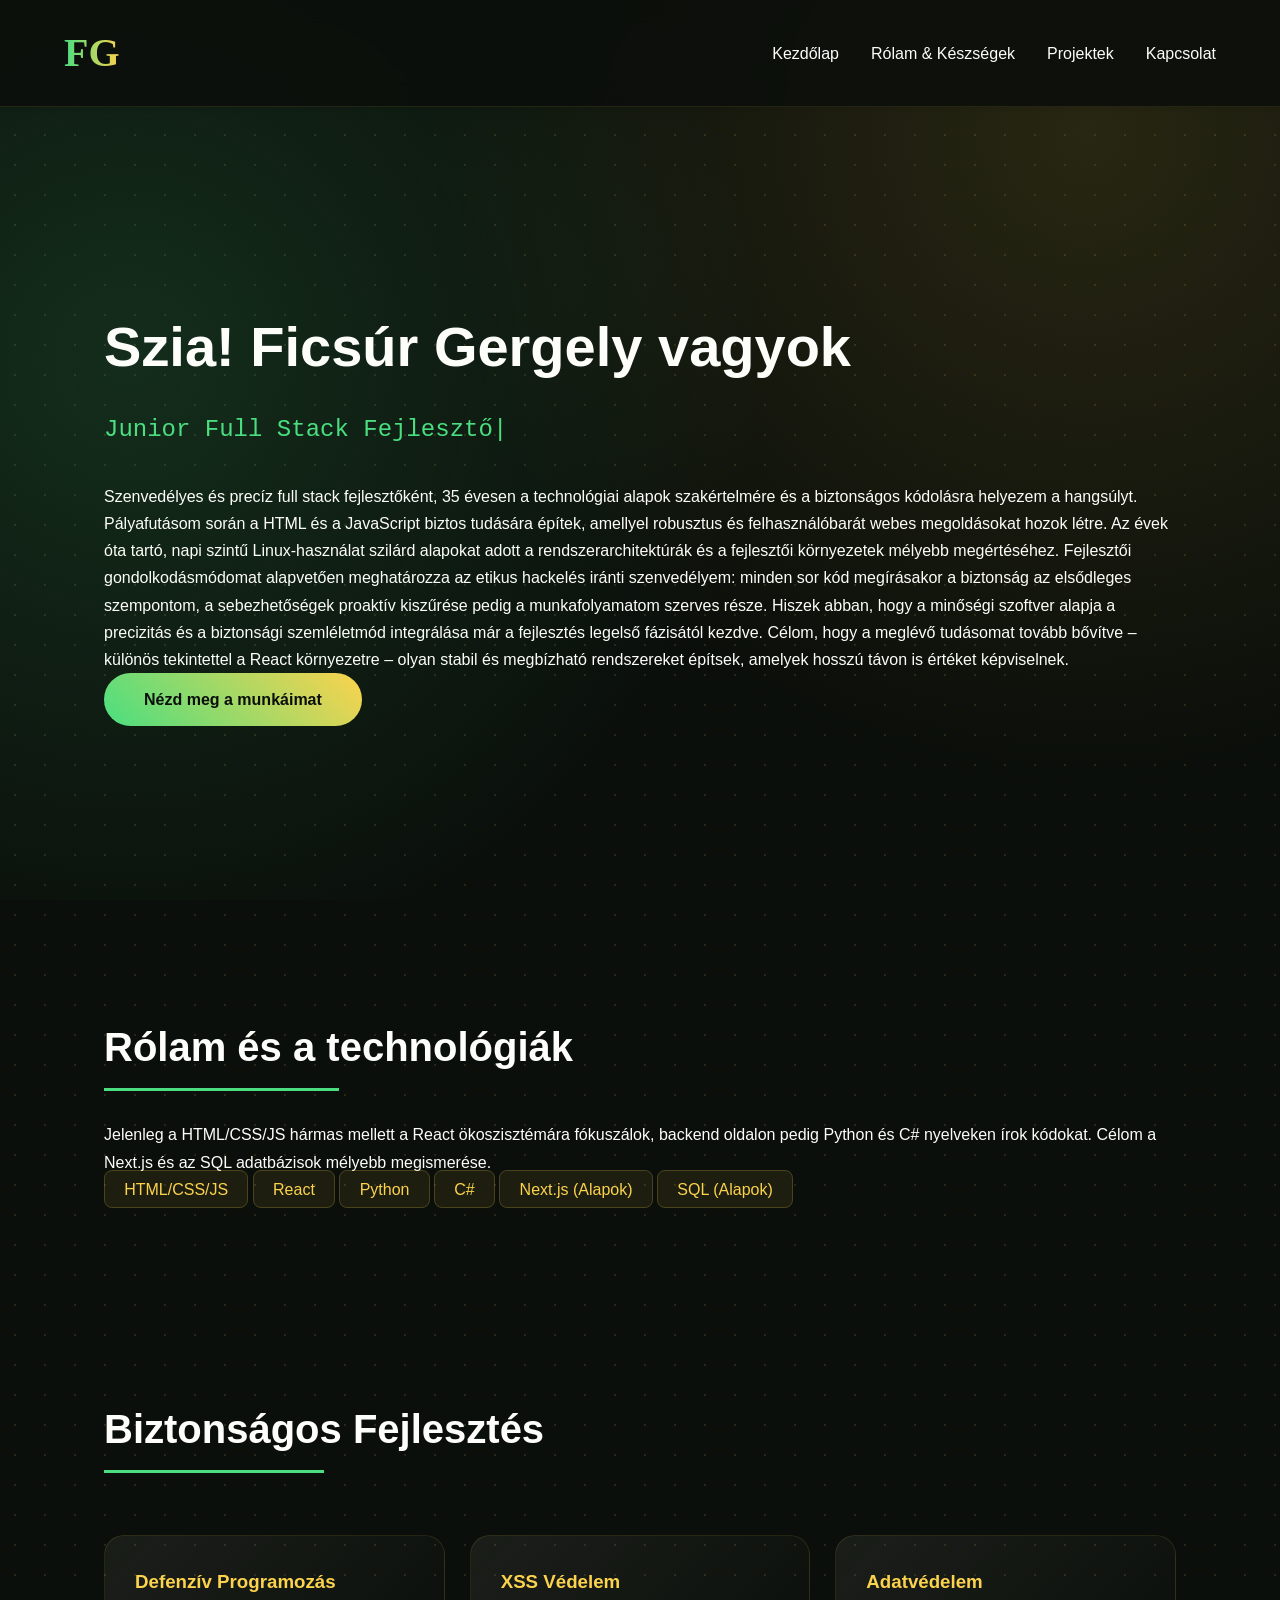
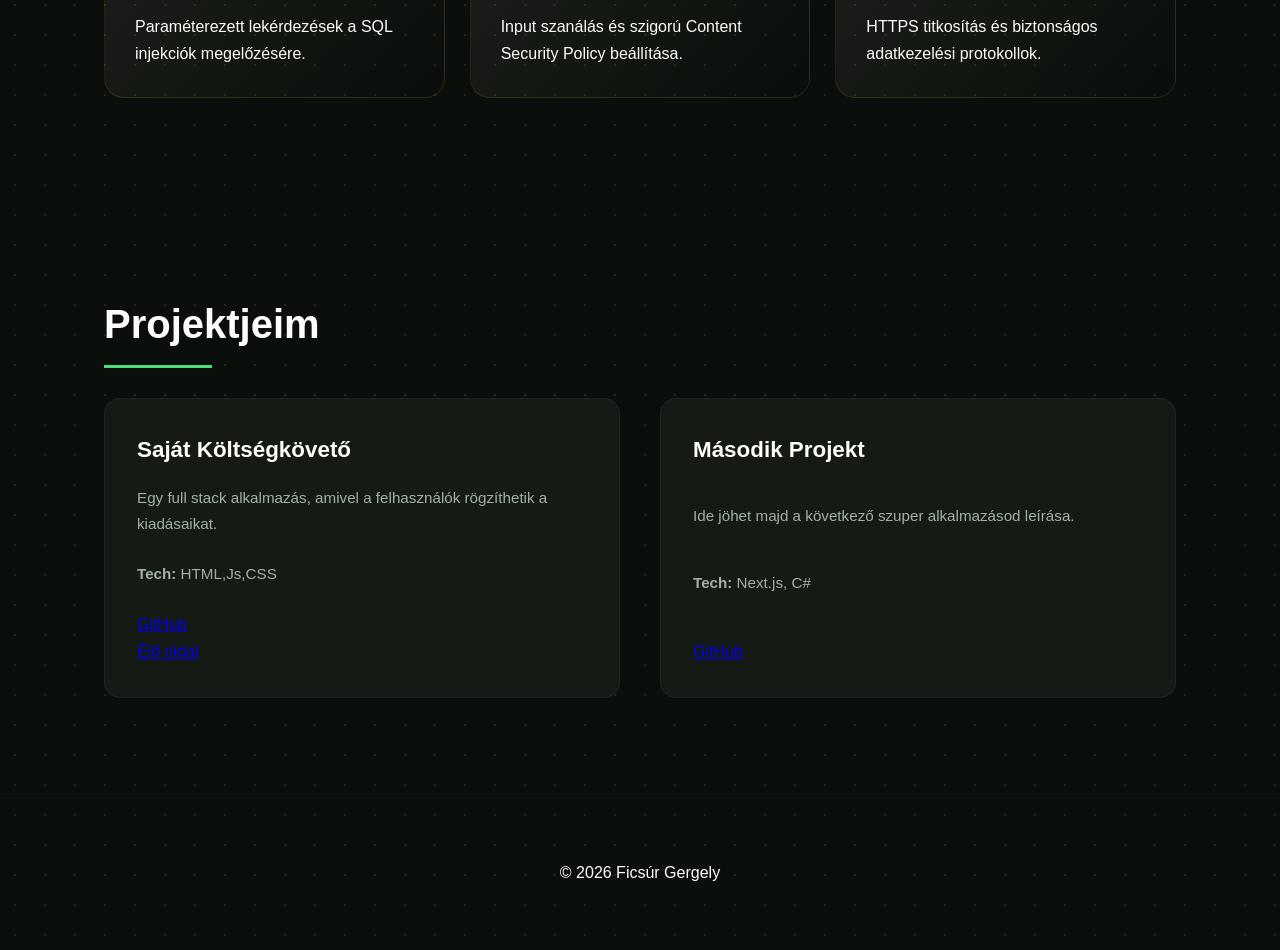
==== commit 42300d4d: "style changes in cards" ====
--- a/index.html
+++ b/index.html
@@ -25,8 +25,8 @@
     </header>
 
     <main>
-        <section id="hero">
-            <h1>Szia! Ficsúr Gergely vagyok, <br> </h1>
+        <section id="hero"> 
+            <h1>Szia! Ficsúr Gergely vagyok<br> </h1>
             <div class="typing-container" id="typewriter">Junior Full Stack Fejlesztő</div>
             <p>Szenvedélyes és precíz full stack fejlesztőként, 35 évesen a technológiai alapok szakértelmére és a biztonságos kódolásra helyezem a hangsúlyt. Pályafutásom során a HTML és a JavaScript biztos tudására építek, amellyel robusztus és felhasználóbarát webes megoldásokat hozok létre. Az évek óta tartó, napi szintű Linux-használat szilárd alapokat adott a rendszerarchitektúrák és a fejlesztői környezetek mélyebb megértéséhez.
 
--- a/style.css
+++ b/style.css
@@ -131,4 +131,29 @@
 /* Egyéb */
 .skill-tag { background: rgba(252, 211, 77, 0.08); border: 1px solid rgba(252, 211, 77, 0.2); padding: 0.6rem 1.2rem; border-radius: 8px; color: var(--accent-2); transition: 0.3s; }
 .skill-tag:hover { color: var(--accent-1); border-color: var(--accent-1); }
-footer { text-align: center; padding: 4rem 2rem; border-top: 1px solid rgba(255, 255, 255, 0.03); }+footer { text-align: center; padding: 4rem 2rem; border-top: 1px solid rgba(255, 255, 255, 0.03); }
+
+.card {
+    background: var(--card-bg);
+    padding: 2rem;
+    border-radius: 16px;
+    border: 1px solid rgba(255, 255, 255, 0.05);
+    transition: 0.4s;
+    /* Új sorok a fix megjelenéshez: */
+    display: flex;
+    flex-direction: column;
+    justify-content: space-between;
+    height: 100%;
+}
+
+.card h3 {
+    margin-bottom: 1rem;
+    font-size: 1.4rem;
+    color: var(--text-main); /* Biztosítjuk, hogy a cím látható legyen */
+}
+
+.card p {
+    color: var(--text-muted);
+    margin-bottom: 1.5rem;
+    font-size: 0.95rem;
+}
